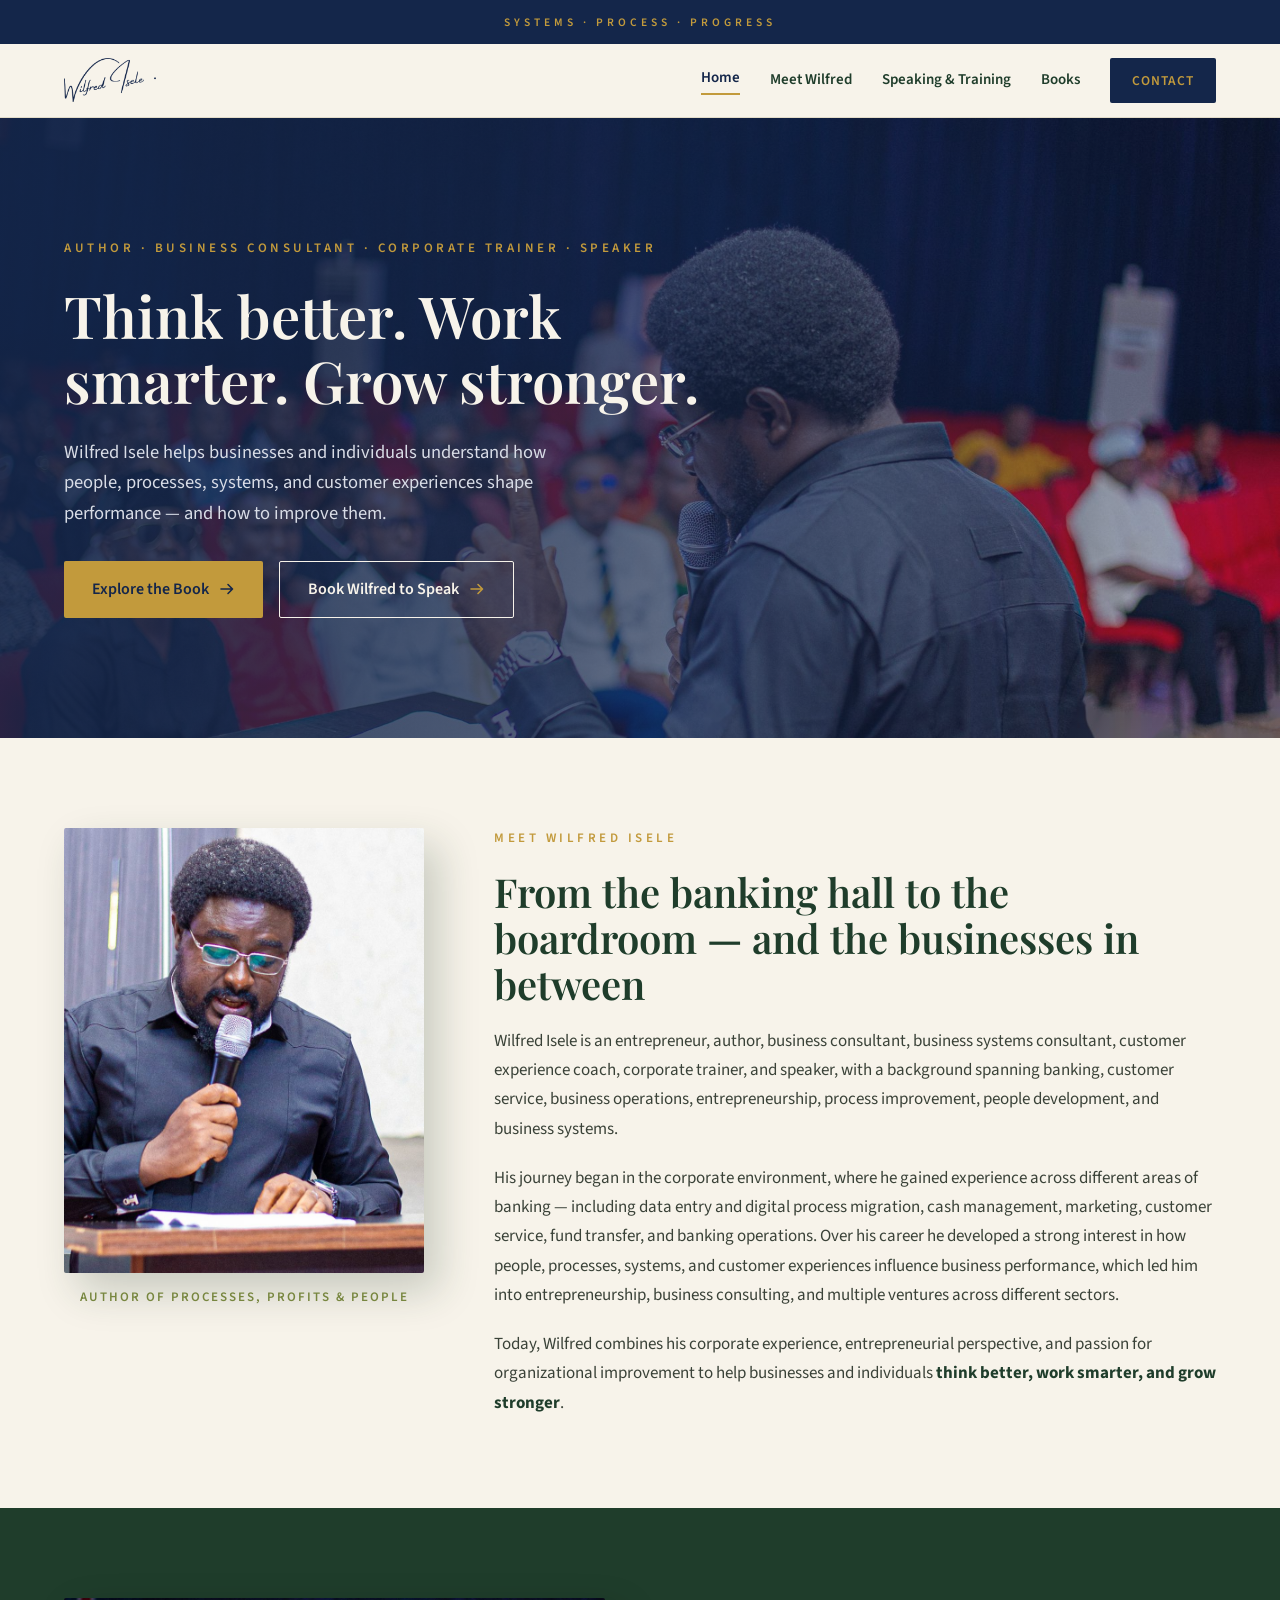
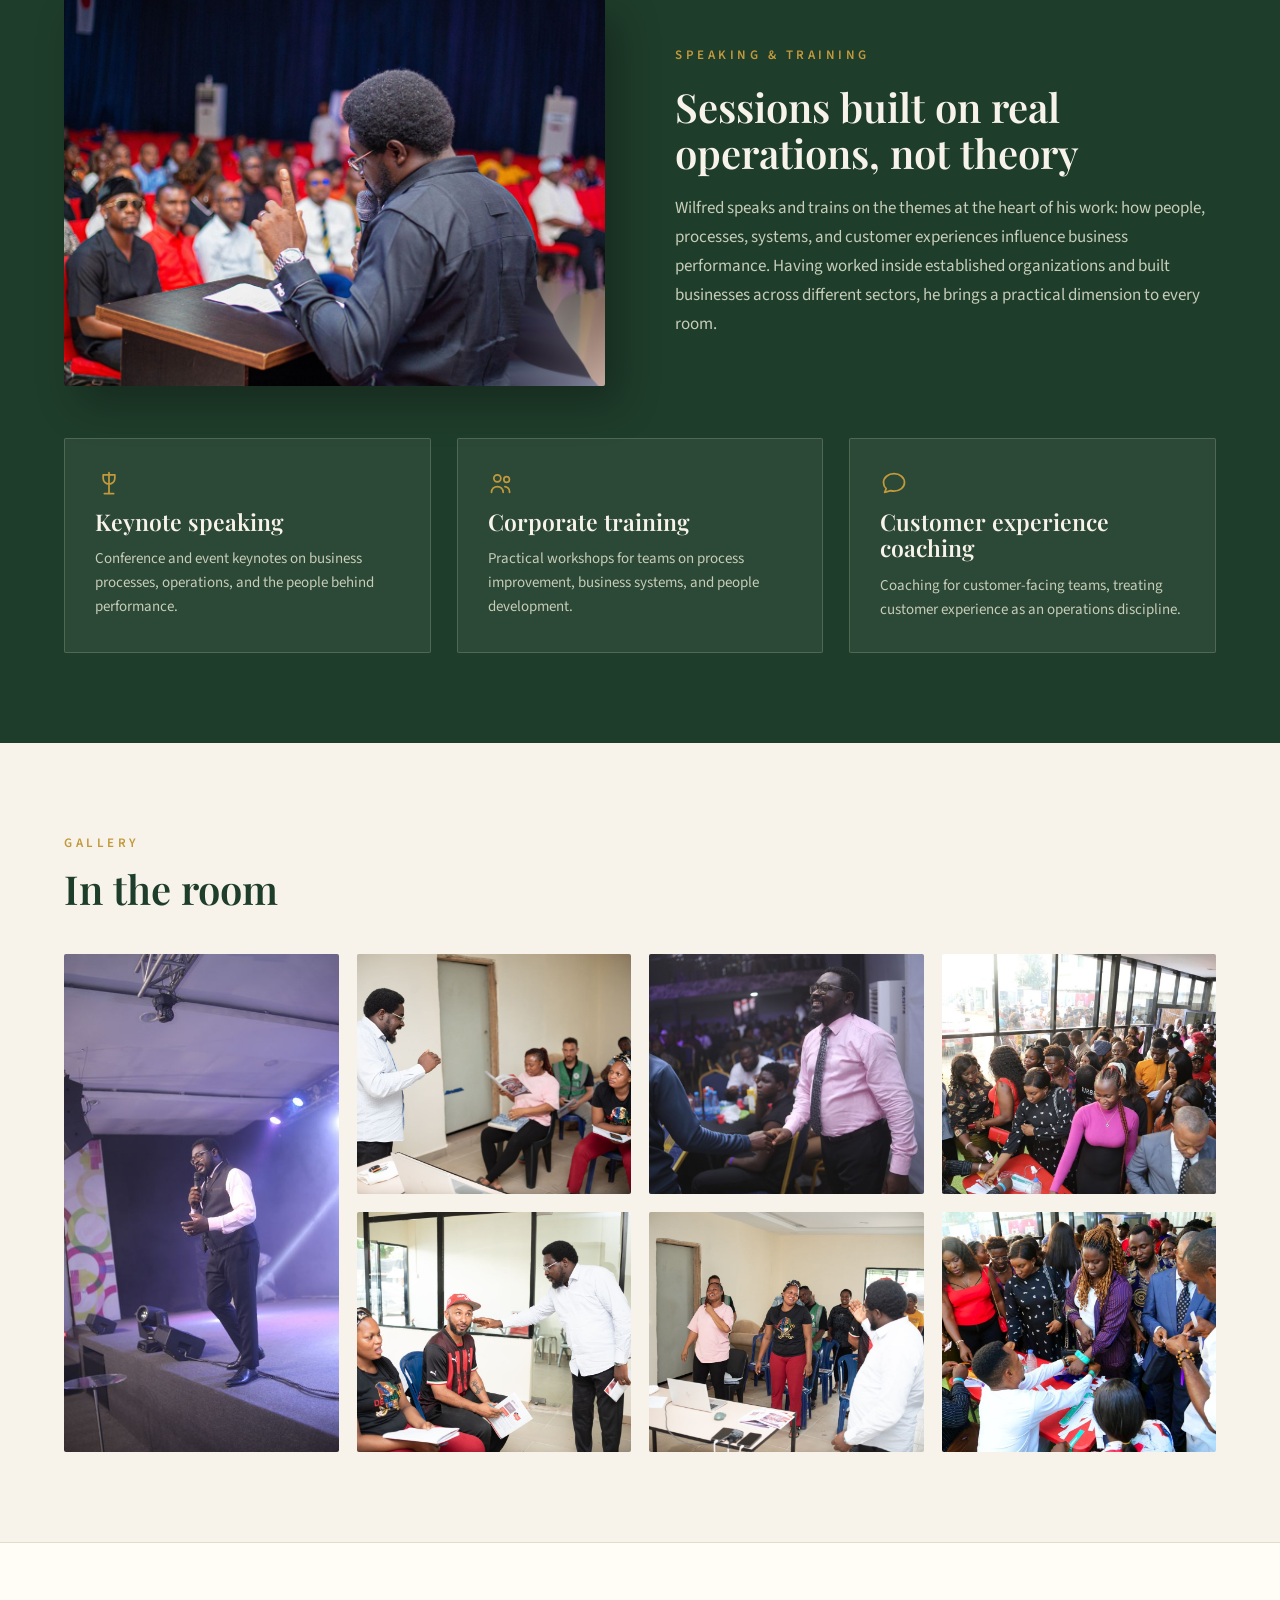
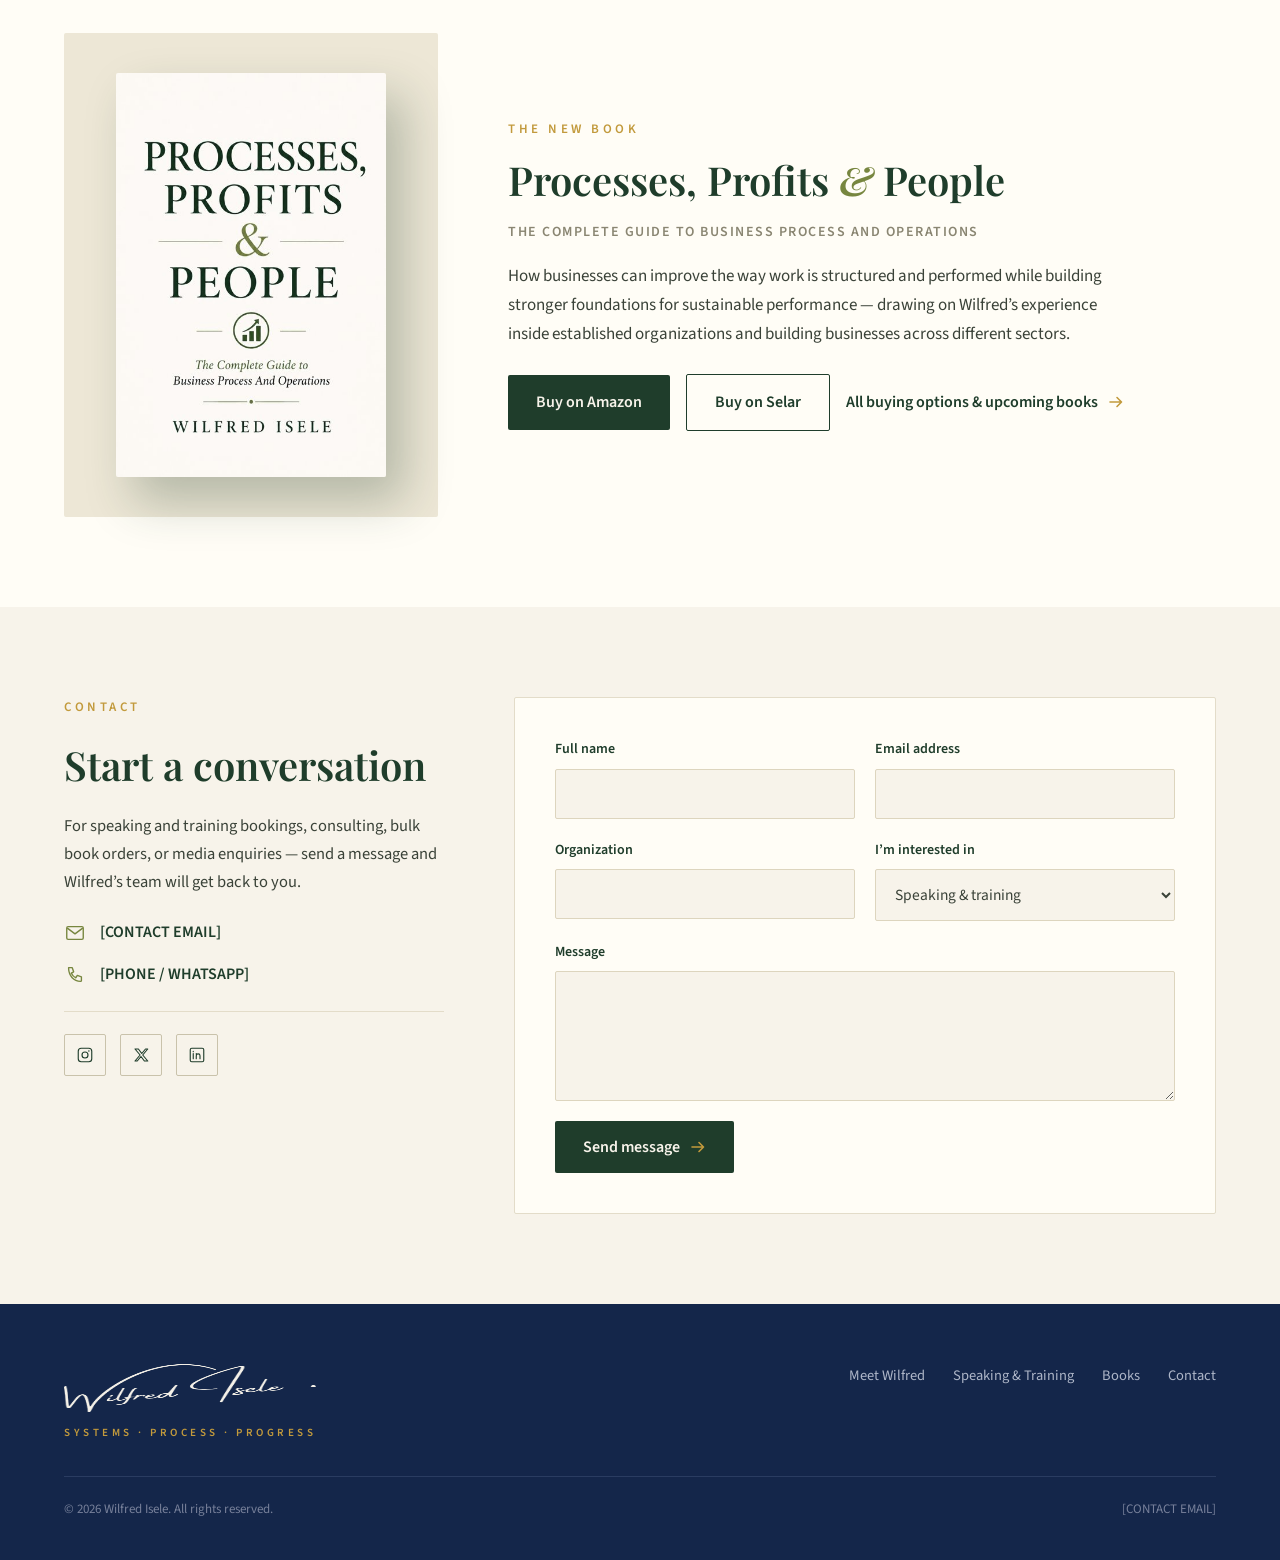
==== index.html @ 0eaaad2c "Add files via upload" ====
<!doctype html>
<html lang="en">
<head>
  <meta charset="utf-8">
  <meta name="viewport" content="width=device-width, initial-scale=1">
  <title>Wilfred Isele — Author, Business Consultant, Corporate Trainer &amp; Speaker</title>
  <meta name="description" content="Wilfred Isele helps businesses and individuals understand how people, processes, systems, and customer experiences shape performance. Author of Processes, Profits & People.">
  <link rel="preconnect" href="https://fonts.googleapis.com">
  <link rel="preconnect" href="https://fonts.gstatic.com" crossorigin>
  <link rel="stylesheet" href="https://fonts.googleapis.com/css2?family=Playfair+Display:ital,wght@0,400;0,500;0,600;0,700;1,400;1,500&family=Source+Sans+3:ital,wght@0,400;0,600;1,400&display=swap">
  <link rel="stylesheet" href="css/style.css">
</head>
<body>

  <!-- Brand strip -->
  <div class="brand-strip"><span>SYSTEMS &middot; PROCESS &middot; PROGRESS</span></div>

  <!-- Header -->
  <header class="site-header">
    <div class="container">
      <a class="logo" href="index.html" aria-label="Wilfred Isele — home">
        <img src="images/signature-navy.png" alt="Wilfred Isele">
      </a>
      <button class="nav-toggle" aria-label="Open menu" aria-expanded="false">
        <span></span><span></span><span></span>
      </button>
      <nav class="site-nav" aria-label="Main navigation">
        <a href="index.html" class="active">Home</a>
        <a href="#meet">Meet Wilfred</a>
        <a href="#speaking">Speaking &amp; Training</a>
        <a href="books.html">Books</a>
        <a href="#contact" class="nav-cta">Contact</a>
      </nav>
    </div>
  </header>

  <!-- Hero -->
  <section class="hero">
    <img class="hero__bg" src="images/hero-stage.jpg" alt="Wilfred Isele speaking to an auditorium audience">
    <div class="hero__scrim"></div>
    <div class="hero__content">
      <span class="overline">Author &middot; Business Consultant &middot; Corporate Trainer &middot; Speaker</span>
      <h1>Think better. Work smarter. Grow stronger.</h1>
      <p class="hero__lede">Wilfred Isele helps businesses and individuals understand how people, processes, systems, and customer experiences shape performance &mdash; and how to improve them.</p>
      <div class="hero__ctas">
        <a class="btn btn--gold" href="books.html">Explore the Book
          <svg width="16" height="16" viewBox="0 0 16 16" fill="none" aria-hidden="true"><path d="M2 8h11M9 3.5 13.5 8 9 12.5" stroke="currentColor" stroke-width="1.6" stroke-linecap="round" stroke-linejoin="round"/></svg>
        </a>
        <a class="btn btn--outline-light" href="#contact">Book Wilfred to Speak
          <svg width="16" height="16" viewBox="0 0 16 16" fill="none" aria-hidden="true"><path d="M2 8h11M9 3.5 13.5 8 9 12.5" stroke="#C29A3C" stroke-width="1.6" stroke-linecap="round" stroke-linejoin="round"/></svg>
        </a>
      </div>
    </div>
  </section>

  <!-- Meet Wilfred -->
  <section class="section" id="meet">
    <div class="container">
      <div class="meet">
        <div class="meet__photo">
          <img src="images/author.jpg" alt="Wilfred Isele">
          <div class="meet__caption">Author of Processes, Profits &amp; People</div>
        </div>
        <div class="meet__body">
          <span class="overline">Meet Wilfred Isele</span>
          <h2>From the banking hall to the boardroom &mdash; and the businesses in between</h2>
          <p>Wilfred Isele is an entrepreneur, author, business consultant, business systems consultant, customer experience coach, corporate trainer, and speaker, with a background spanning banking, customer service, business operations, entrepreneurship, process improvement, people development, and business systems.</p>
          <p>His journey began in the corporate environment, where he gained experience across different areas of banking &mdash; including data entry and digital process migration, cash management, marketing, customer service, fund transfer, and banking operations. Over his career he developed a strong interest in how people, processes, systems, and customer experiences influence business performance, which led him into entrepreneurship, business consulting, and multiple ventures across different sectors.</p>
          <p>Today, Wilfred combines his corporate experience, entrepreneurial perspective, and passion for organizational improvement to help businesses and individuals <strong>think better, work smarter, and grow stronger</strong>.</p>
        </div>
      </div>
    </div>
  </section>

  <!-- Speaking & Training -->
  <section class="section section--green" id="speaking">
    <div class="container">
      <div class="speak-intro">
        <img src="images/speak-stage.jpg" alt="Wilfred Isele addressing an auditorium audience">
        <div class="speak-intro__body">
          <span class="overline">Speaking &amp; Training</span>
          <h2>Sessions built on real operations, not theory</h2>
          <p>Wilfred speaks and trains on the themes at the heart of his work: how people, processes, systems, and customer experiences influence business performance. Having worked inside established organizations and built businesses across different sectors, he brings a practical dimension to every room.</p>
        </div>
      </div>
      <div class="formats">
        <div class="format-card">
          <svg width="28" height="28" viewBox="0 0 24 24" fill="none" aria-hidden="true"><path d="M12 3v10M8 21h8M12 13c-2.8 0-5-2.2-5-5V5h10v3c0 2.8-2.2 5-5 5ZM12 13v8" stroke="#C29A3C" stroke-width="1.5" stroke-linecap="round" stroke-linejoin="round"/></svg>
          <h3>Keynote speaking</h3>
          <p>Conference and event keynotes on business processes, operations, and the people behind performance.</p>
        </div>
        <div class="format-card">
          <svg width="28" height="28" viewBox="0 0 24 24" fill="none" aria-hidden="true"><circle cx="8" cy="8" r="3" stroke="#C29A3C" stroke-width="1.5"/><circle cx="16" cy="9" r="2.4" stroke="#C29A3C" stroke-width="1.5"/><path d="M3 20c0-2.8 2.2-5 5-5s5 2.2 5 5M14.5 15.2c2.3 0.3 4 2.2 4 4.8" stroke="#C29A3C" stroke-width="1.5" stroke-linecap="round"/></svg>
          <h3>Corporate training</h3>
          <p>Practical workshops for teams on process improvement, business systems, and people development.</p>
        </div>
        <div class="format-card">
          <svg width="28" height="28" viewBox="0 0 24 24" fill="none" aria-hidden="true"><path d="M21 11.5c0 4.1-4 7.5-9 7.5-1 0-2-0.14-2.9-0.4L4 20l1.3-3.1C4 15.6 3 13.6 3 11.5 3 7.4 7 4 12 4s9 3.4 9 7.5Z" stroke="#C29A3C" stroke-width="1.5" stroke-linejoin="round"/></svg>
          <h3>Customer experience coaching</h3>
          <p>Coaching for customer-facing teams, treating customer experience as an operations discipline.</p>
        </div>
      </div>
    </div>
  </section>

  <!-- Gallery -->
  <section class="section" id="gallery">
    <div class="container">
      <div class="section-head">
        <span class="overline">Gallery</span>
        <h2>In the room</h2>
      </div>
      <div class="gallery-grid">
        <a href="images/gallery-stage.jpg" class="tall"><img src="images/gallery-stage.jpg" alt="Wilfred Isele speaking on stage under event lights" loading="lazy"></a>
        <a href="images/teach1.jpg"><img src="images/teach1.jpg" alt="Wilfred facilitating a classroom workshop" loading="lazy"></a>
        <a href="images/event-handshake.jpg"><img src="images/event-handshake.jpg" alt="Wilfred greeting an attendee at an event" loading="lazy"></a>
        <a href="images/event-crowd.jpg"><img src="images/event-crowd.jpg" alt="Attendees arriving at an event" loading="lazy"></a>
        <a href="images/teach3.jpg"><img src="images/teach3.jpg" alt="Wilfred coaching participants one-on-one" loading="lazy"></a>
        <a href="images/teach2.jpg"><img src="images/teach2.jpg" alt="Participants on their feet during a training session" loading="lazy"></a>
        <a href="images/event-reg.jpg"><img src="images/event-reg.jpg" alt="Guests registering at an event" loading="lazy"></a>
      </div>
    </div>
  </section>

  <!-- Featured book -->
  <section class="section section--tint" id="book">
    <div class="container">
      <div class="book-feature">
        <div class="book-feature__cover">
          <img src="images/cover.jpg" alt="Processes, Profits and People book cover">
        </div>
        <div class="book-feature__body">
          <span class="overline">The New Book</span>
          <h2>Processes, Profits <span class="amp">&amp;</span> People</h2>
          <div class="book-subtitle">The Complete Guide to Business Process and Operations</div>
          <p>How businesses can improve the way work is structured and performed while building stronger foundations for sustainable performance &mdash; drawing on Wilfred&rsquo;s experience inside established organizations and building businesses across different sectors.</p>
          <div class="book-feature__ctas">
            <a class="btn btn--green" href="#">Buy on Amazon</a>
            <a class="btn btn--outline-green" href="#">Buy on Selar</a>
            <a class="arrow-link" href="books.html">All buying options &amp; upcoming books
              <svg width="16" height="16" viewBox="0 0 16 16" fill="none" aria-hidden="true"><path d="M2 8h11M9 3.5 13.5 8 9 12.5" stroke="#C29A3C" stroke-width="1.6" stroke-linecap="round" stroke-linejoin="round"/></svg>
            </a>
          </div>
        </div>
      </div>
    </div>
  </section>

  <!-- Contact -->
  <section class="section" id="contact">
    <div class="container">
      <div class="contact">
        <div class="contact__info">
          <span class="overline">Contact</span>
          <h2>Start a conversation</h2>
          <p>For speaking and training bookings, consulting, bulk book orders, or media enquiries &mdash; send a message and Wilfred&rsquo;s team will get back to you.</p>
          <div class="contact__rows">
            <div class="contact__row">
              <svg width="22" height="22" viewBox="0 0 24 24" fill="none" aria-hidden="true"><rect x="3" y="5" width="18" height="14" rx="1.5" stroke="#77863F" stroke-width="1.5"/><path d="m4 7 8 6 8-6" stroke="#77863F" stroke-width="1.5" stroke-linecap="round" stroke-linejoin="round"/></svg>
              <span>[CONTACT EMAIL]</span>
            </div>
            <div class="contact__row">
              <svg width="22" height="22" viewBox="0 0 24 24" fill="none" aria-hidden="true"><path d="M5 4h4l1.5 4.5L8 10c1 2.2 2.8 4 5 5l1.5-2.5L19 14v4c0 0.6-0.4 1-1 1C10.7 18.6 5.4 13.3 5 5c0-0.6 0.4-1 1-1Z" stroke="#77863F" stroke-width="1.5" stroke-linejoin="round"/></svg>
              <span>[PHONE / WHATSAPP]</span>
            </div>
          </div>
          <div class="socials">
            <a href="#" aria-label="Instagram"><svg width="18" height="18" viewBox="0 0 24 24" fill="none" aria-hidden="true"><rect x="3" y="3" width="18" height="18" rx="4" stroke="#1F3D2B" stroke-width="1.5"/><circle cx="12" cy="12" r="4" stroke="#1F3D2B" stroke-width="1.5"/><circle cx="17.2" cy="6.8" r="1" fill="#1F3D2B"/></svg></a>
            <a href="#" aria-label="X (Twitter)"><svg width="18" height="18" viewBox="0 0 24 24" fill="none" aria-hidden="true"><path d="M4 4h4.5L13 10l5-6H21l-6.7 8L21 20h-4.5L12 14l-5 6H4l6.8-8L4 4Z" stroke="#1F3D2B" stroke-width="1.5" stroke-linejoin="round"/></svg></a>
            <a href="#" aria-label="LinkedIn"><svg width="18" height="18" viewBox="0 0 24 24" fill="none" aria-hidden="true"><rect x="3" y="3" width="18" height="18" rx="2" stroke="#1F3D2B" stroke-width="1.5"/><path d="M7 10v7M7 7v0.5M11 17v-4c0-1.4 1.1-2.5 2.5-2.5S16 11.6 16 13v4M11 10v1" stroke="#1F3D2B" stroke-width="1.5" stroke-linecap="round"/></svg></a>
          </div>
        </div>
        <form class="contact-form" action="#" method="post">
          <div class="form-row">
            <div class="field">
              <label for="name">Full name</label>
              <input type="text" id="name" name="name" required>
            </div>
            <div class="field">
              <label for="email">Email address</label>
              <input type="email" id="email" name="email" required>
            </div>
          </div>
          <div class="form-row">
            <div class="field">
              <label for="org">Organization</label>
              <input type="text" id="org" name="organization">
            </div>
            <div class="field">
              <label for="interest">I&rsquo;m interested in</label>
              <select id="interest" name="interest">
                <option>Speaking &amp; training</option>
                <option>Consulting</option>
                <option>Bulk book orders</option>
                <option>Media enquiry</option>
                <option>Other</option>
              </select>
            </div>
          </div>
          <div class="field">
            <label for="message">Message</label>
            <textarea id="message" name="message" required></textarea>
          </div>
          <button class="btn btn--green" type="submit">Send message
            <svg width="16" height="16" viewBox="0 0 16 16" fill="none" aria-hidden="true"><path d="M2 8h11M9 3.5 13.5 8 9 12.5" stroke="#C29A3C" stroke-width="1.6" stroke-linecap="round" stroke-linejoin="round"/></svg>
          </button>
        </form>
      </div>
    </div>
  </section>

  <!-- Footer -->
  <footer class="site-footer">
    <div class="container">
      <div class="site-footer__top">
        <div class="site-footer__brand">
          <img src="images/signature-cream.png" alt="Wilfred Isele">
          <span>SYSTEMS &middot; PROCESS &middot; PROGRESS</span>
        </div>
        <nav class="site-footer__nav" aria-label="Footer navigation">
          <a href="#meet">Meet Wilfred</a>
          <a href="#speaking">Speaking &amp; Training</a>
          <a href="books.html">Books</a>
          <a href="#contact">Contact</a>
        </nav>
      </div>
      <div class="site-footer__bottom">
        <span>&copy; 2026 Wilfred Isele. All rights reserved.</span>
        <span>[CONTACT EMAIL]</span>
      </div>
    </div>
  </footer>

  <!-- Lightbox -->
  <div class="lightbox" id="lightbox" role="dialog" aria-modal="true" aria-label="Photo viewer">
    <button class="lightbox__close" aria-label="Close">&times;</button>
    <img src="" alt="">
  </div>

  <script src="js/main.js"></script>
</body>
</html>
---- css/style.css ----
/* ============================================
   Wilfred Isele — Site Styles
   Palette: cream/deep-green (book) + navy/gold (brand)
   ============================================ */

:root {
  --cream: #F7F3EA;
  --cream-2: #FFFDF6;
  --cream-3: #EDE7D6;
  --green: #1F3D2B;
  --olive: #77863F;
  --navy: #14264A;
  --navy-2: #2A3C61;
  --gold: #C29A3C;
  --ink: #3A4238;
  --muted: #8A8672;
  --line: #E3DCC9;
  --line-2: #DDD5BE;
  --nav-mist: #AEB6C8;
  --nav-faint: #77809A;
  --sage: #C6CDB9;
  --serif: 'Playfair Display', Georgia, serif;
  --sans: 'Source Sans 3', Georgia, sans-serif;
}

* { box-sizing: border-box; margin: 0; padding: 0; }

html { scroll-behavior: smooth; }

body {
  font-family: var(--sans);
  color: var(--ink);
  background: var(--cream);
  line-height: 1.6;
}

img { max-width: 100%; display: block; }

a { color: var(--green); text-decoration: none; transition: color 0.2s ease; }
a:hover { color: var(--gold); }

.container {
  max-width: 1200px;
  margin: 0 auto;
  padding: 0 24px;
}

/* ---------- shared bits ---------- */

.overline {
  color: var(--gold);
  font-size: 13px;
  letter-spacing: 3.5px;
  font-weight: 600;
  text-transform: uppercase;
}

.overline--olive { color: var(--olive); }

h1, h2, h3 { font-family: var(--serif); color: var(--green); font-weight: 600; line-height: 1.15; }

h2 { font-size: clamp(28px, 4vw, 40px); }
h3 { font-size: clamp(20px, 2.5vw, 23px); }

.btn {
  display: inline-flex;
  align-items: center;
  gap: 10px;
  font-size: 16px;
  font-weight: 600;
  padding: 15px 28px;
  border-radius: 2px;
  transition: transform 0.15s ease, opacity 0.2s ease;
}
.btn:hover { transform: translateY(-2px); opacity: 0.92; }
.btn svg { flex-shrink: 0; }

.btn--gold { background: var(--gold); color: var(--navy); }
.btn--gold:hover { color: var(--navy); }
.btn--green { background: var(--green); color: var(--cream); }
.btn--green:hover { color: var(--cream); }
.btn--outline-light { border: 1.5px solid var(--cream); color: var(--cream); }
.btn--outline-light:hover { color: var(--cream); }
.btn--outline-green { border: 1.5px solid var(--green); color: var(--green); }

.arrow-link {
  display: inline-flex;
  align-items: center;
  gap: 10px;
  font-size: 16px;
  font-weight: 600;
}

/* ---------- brand strip ---------- */

.brand-strip {
  background: var(--navy);
  text-align: center;
  padding: 9px 16px;
}
.brand-strip span {
  color: var(--gold);
  font-size: 11.5px;
  letter-spacing: 4px;
  font-weight: 600;
}

/* ---------- header ---------- */

.site-header {
  background: var(--cream);
  border-bottom: 1px solid var(--line);
  position: sticky;
  top: 0;
  z-index: 50;
}

.site-header .container {
  display: flex;
  justify-content: space-between;
  align-items: center;
  padding-top: 14px;
  padding-bottom: 14px;
}

.logo img { height: 44px; width: auto; }

.site-nav {
  display: flex;
  align-items: center;
  gap: 30px;
}

.site-nav a {
  font-size: 15px;
  font-weight: 600;
  color: var(--green);
}

.site-nav a.active {
  color: var(--navy);
  border-bottom: 2px solid var(--gold);
  padding-bottom: 3px;
}

.site-nav .nav-cta {
  background: var(--navy);
  color: var(--gold);
  font-size: 13.5px;
  letter-spacing: 1px;
  padding: 12px 22px;
  border-radius: 2px;
  text-transform: uppercase;
  border-bottom: none;
}
.site-nav .nav-cta:hover { color: var(--gold); opacity: 0.9; }

.nav-toggle {
  display: none;
  background: none;
  border: none;
  cursor: pointer;
  padding: 8px;
}
.nav-toggle span {
  display: block;
  width: 26px;
  height: 2.5px;
  background: var(--navy);
  margin: 5px 0;
  border-radius: 2px;
  transition: transform 0.25s ease, opacity 0.25s ease;
}

/* ---------- hero ---------- */

.hero {
  position: relative;
  min-height: 620px;
  display: flex;
  align-items: center;
  overflow: hidden;
}

.hero__bg {
  position: absolute;
  inset: 0;
  width: 100%;
  height: 100%;
  object-fit: cover;
  object-position: center 20%;
}

.hero__scrim {
  position: absolute;
  inset: 0;
  background: linear-gradient(100deg, rgba(20, 38, 74, 0.93) 0%, rgba(20, 38, 74, 0.74) 45%, rgba(20, 38, 74, 0.25) 100%);
}

.hero__content {
  position: relative;
  max-width: 700px;
  padding: 90px 24px;
  margin-left: max(24px, calc((100vw - 1200px) / 2));
  display: flex;
  flex-direction: column;
  gap: 24px;
}

.hero h1 {
  color: var(--cream);
  font-size: clamp(36px, 5.5vw, 58px);
  line-height: 1.12;
}

.hero__lede {
  font-size: clamp(16px, 2vw, 18.5px);
  line-height: 1.65;
  color: #D8DCE6;
  max-width: 540px;
}

.hero__ctas {
  display: flex;
  flex-wrap: wrap;
  gap: 16px;
  margin-top: 8px;
}

/* ---------- sections ---------- */

.section { padding: 90px 0; }
.section--tint { background: var(--cream-2); border-top: 1px solid var(--line); }
.section--green { background: var(--green); }
.section--navy { background: var(--navy); }

.section-head {
  display: flex;
  flex-direction: column;
  gap: 12px;
  margin-bottom: 42px;
}

/* ---------- meet ---------- */

.meet {
  display: grid;
  grid-template-columns: 360px 1fr;
  gap: 70px;
  align-items: start;
}

.meet__photo img {
  width: 100%;
  border-radius: 2px;
  box-shadow: 14px 18px 40px rgba(31, 61, 43, 0.22);
}

.meet__caption {
  margin-top: 14px;
  font-size: 13px;
  color: var(--olive);
  letter-spacing: 2px;
  font-weight: 600;
  text-align: center;
  text-transform: uppercase;
}

.meet__body { display: flex; flex-direction: column; gap: 20px; }
.meet__body p { font-size: 17px; line-height: 1.72; }
.meet__body strong { color: var(--green); }

/* ---------- speaking ---------- */

.section--green .overline { color: var(--gold); }
.section--green h2 { color: var(--cream); }

.speak-intro {
  display: grid;
  grid-template-columns: 1fr 1fr;
  gap: 70px;
  align-items: center;
  margin-bottom: 52px;
}

.speak-intro img {
  width: 100%;
  aspect-ratio: 46 / 33;
  object-fit: cover;
  object-position: 30% center;
  border-radius: 2px;
  box-shadow: 14px 18px 40px rgba(0, 0, 0, 0.3);
}

.speak-intro__body { display: flex; flex-direction: column; gap: 18px; }
.speak-intro__body p { color: var(--sage); font-size: 17px; line-height: 1.7; }

.formats {
  display: grid;
  grid-template-columns: repeat(3, minmax(0, 1fr));
  gap: 26px;
}

.format-card {
  background: rgba(247, 243, 234, 0.06);
  border: 1px solid rgba(247, 243, 234, 0.18);
  border-radius: 2px;
  padding: 30px;
  display: flex;
  flex-direction: column;
  gap: 12px;
}

.format-card h3 { color: var(--cream); }
.format-card p { font-size: 15px; line-height: 1.6; color: var(--sage); }

/* ---------- gallery ---------- */

.gallery-grid {
  display: grid;
  grid-template-columns: repeat(4, minmax(0, 1fr));
  grid-auto-rows: 240px;
  gap: 18px;
}

.gallery-grid a {
  display: block;
  overflow: hidden;
  border-radius: 2px;
}

.gallery-grid a.tall { grid-row: span 2; }

.gallery-grid img {
  width: 100%;
  height: 100%;
  object-fit: cover;
  transition: transform 0.35s ease;
}

.gallery-grid a:hover img { transform: scale(1.04); }

/* lightbox */
.lightbox {
  position: fixed;
  inset: 0;
  background: rgba(10, 18, 36, 0.92);
  display: none;
  align-items: center;
  justify-content: center;
  z-index: 100;
  padding: 4vh 4vw;
}
.lightbox.open { display: flex; }
.lightbox img {
  max-width: 100%;
  max-height: 100%;
  border-radius: 2px;
  box-shadow: 0 20px 60px rgba(0, 0, 0, 0.5);
}
.lightbox__close {
  position: absolute;
  top: 20px;
  right: 26px;
  background: none;
  border: none;
  color: var(--cream);
  font-size: 34px;
  line-height: 1;
  cursor: pointer;
}

/* ---------- featured book ---------- */

.book-feature {
  display: grid;
  grid-template-columns: auto 1fr;
  gap: 70px;
  align-items: center;
}

.book-feature__cover {
  background: var(--cream-3);
  padding: 40px 52px;
  border-radius: 2px;
}

.book-feature__cover img {
  width: 270px;
  box-shadow: 18px 24px 48px rgba(31, 61, 43, 0.28);
  border-radius: 2px;
}

.book-feature__body { display: flex; flex-direction: column; gap: 18px; }

.book-feature h2 .amp { color: var(--olive); font-style: italic; }

.book-subtitle {
  font-size: 14px;
  color: var(--muted);
  letter-spacing: 1.5px;
  font-weight: 600;
  text-transform: uppercase;
}

.book-feature__body > p { font-size: 17px; line-height: 1.72; max-width: 620px; }

.book-feature__ctas {
  display: flex;
  flex-wrap: wrap;
  align-items: center;
  gap: 16px;
  margin-top: 6px;
}

/* ---------- contact ---------- */

.contact {
  display: grid;
  grid-template-columns: 380px 1fr;
  gap: 70px;
  align-items: start;
}

.contact__info { display: flex; flex-direction: column; gap: 24px; }
.contact__info > p { font-size: 16.5px; line-height: 1.7; }

.contact__rows { display: flex; flex-direction: column; gap: 16px; }

.contact__row {
  display: flex;
  align-items: center;
  gap: 14px;
  font-size: 16px;
  font-weight: 600;
  color: var(--green);
}
.contact__row svg { flex-shrink: 0; }

.socials {
  display: flex;
  gap: 14px;
  border-top: 1px solid var(--line);
  padding-top: 22px;
}

.socials a {
  width: 42px;
  height: 42px;
  border: 1px solid #C9C2AB;
  border-radius: 2px;
  display: flex;
  align-items: center;
  justify-content: center;
  transition: border-color 0.2s ease;
}
.socials a:hover { border-color: var(--gold); }

.contact-form {
  background: var(--cream-2);
  border: 1px solid var(--line);
  border-radius: 2px;
  padding: 40px;
  display: flex;
  flex-direction: column;
  gap: 20px;
}

.form-row {
  display: grid;
  grid-template-columns: repeat(2, minmax(0, 1fr));
  gap: 20px;
}

.field { display: flex; flex-direction: column; gap: 8px; }

.field label { font-size: 14px; font-weight: 600; color: var(--green); }

.field input,
.field select,
.field textarea {
  font-family: var(--sans);
  font-size: 15.5px;
  color: var(--ink);
  background: var(--cream);
  border: 1px solid var(--line-2);
  border-radius: 2px;
  padding: 13px 15px;
  width: 100%;
}

.field textarea { min-height: 130px; resize: vertical; }

.field input:focus,
.field select:focus,
.field textarea:focus {
  outline: 2px solid var(--gold);
  outline-offset: 1px;
}

.contact-form .btn { align-self: flex-start; border: none; cursor: pointer; font-family: var(--sans); }

/* ---------- footer ---------- */

.site-footer { background: var(--navy); padding: 60px 0 40px; }

.site-footer__top {
  display: flex;
  justify-content: space-between;
  align-items: flex-start;
  gap: 30px;
  flex-wrap: wrap;
}

.site-footer__brand { display: flex; flex-direction: column; gap: 12px; }
.site-footer__brand img { height: 48px; width: auto; }
.site-footer__brand span {
  color: var(--gold);
  font-size: 11px;
  letter-spacing: 3.5px;
  font-weight: 600;
}

.site-footer__nav { display: flex; flex-wrap: wrap; gap: 28px; }
.site-footer__nav a { color: var(--nav-mist); font-size: 14.5px; }
.site-footer__nav a:hover { color: var(--gold); }

.site-footer__bottom {
  border-top: 1px solid var(--navy-2);
  margin-top: 34px;
  padding-top: 22px;
  display: flex;
  justify-content: space-between;
  gap: 12px;
  flex-wrap: wrap;
}
.site-footer__bottom span { color: var(--nav-faint); font-size: 13px; }

/* ---------- books page ---------- */

.page-banner { background: var(--green); padding: 64px 0; }
.page-banner .overline { color: var(--gold); }
.page-banner h1 {
  color: var(--cream);
  font-size: clamp(32px, 4.5vw, 50px);
  margin-top: 12px;
}

.book-detail {
  display: grid;
  grid-template-columns: auto 1fr;
  gap: 70px;
  align-items: start;
}

.book-detail__cover {
  background: var(--cream-3);
  padding: 42px 56px;
  border-radius: 2px;
}
.book-detail__cover img {
  width: 290px;
  box-shadow: 18px 24px 48px rgba(31, 61, 43, 0.28);
  border-radius: 2px;
}

.book-detail__body { display: flex; flex-direction: column; gap: 18px; }
.book-detail__body h2 { font-size: clamp(30px, 4vw, 44px); }
.book-detail__body > p { font-size: 17px; line-height: 1.72; max-width: 640px; }

.buy-grid {
  display: grid;
  grid-template-columns: repeat(3, minmax(0, 1fr));
  gap: 18px;
  margin-top: 10px;
  max-width: 720px;
}

.buy-card {
  background: var(--cream-2);
  border: 1px solid var(--line);
  border-radius: 2px;
  padding: 22px;
  display: flex;
  flex-direction: column;
  gap: 10px;
}

.buy-card h3 { font-size: 17px; }
.buy-card p { font-size: 13.5px; color: var(--muted); line-height: 1.5; }
.buy-card .arrow-link { font-size: 14.5px; margin-top: auto; }

.buy-card--navy { background: var(--navy); border: none; }
.buy-card--navy h3 { color: var(--cream); }
.buy-card--navy p { color: var(--nav-mist); }
.buy-card--navy .arrow-link { color: var(--gold); }

.upcoming-grid {
  display: grid;
  grid-template-columns: repeat(2, minmax(0, 1fr));
  gap: 30px;
}

.upcoming-card {
  background: var(--cream);
  border: 1px solid var(--line);
  border-radius: 2px;
  padding: 32px;
  display: flex;
  gap: 26px;
  align-items: center;
}

.upcoming-card__cover {
  width: 140px;
  height: 210px;
  flex-shrink: 0;
  background: var(--green);
  border-radius: 2px;
  display: flex;
  flex-direction: column;
  justify-content: center;
  align-items: center;
  gap: 8px;
  text-align: center;
  padding: 0 12px;
}
.upcoming-card__cover .t { color: var(--gold); font-size: 11px; letter-spacing: 2px; font-weight: 600; }
.upcoming-card__cover .rule { width: 32px; height: 2px; background: var(--olive); }
.upcoming-card__cover .a { color: var(--cream); font-size: 10px; letter-spacing: 1.5px; }

.upcoming-card__body { display: flex; flex-direction: column; gap: 10px; }
.upcoming-card__body h3 { font-size: 22px; }
.upcoming-card__body p { font-size: 15px; line-height: 1.6; }
.upcoming-card__body .date { color: var(--muted); font-size: 13.5px; }
.upcoming-card__body .btn { padding: 12px 22px; font-size: 14.5px; align-self: flex-start; margin-top: 4px; }

.upcoming-card--empty {
  border: 1.5px dashed #C9C2AB;
  background: var(--cream);
  justify-content: center;
}
.upcoming-card--empty p {
  color: var(--muted);
  font-style: italic;
  text-align: center;
  line-height: 1.6;
}

.cta-band { background: var(--navy); padding: 56px 0; }
.cta-band .container {
  display: flex;
  justify-content: space-between;
  align-items: center;
  gap: 24px;
  flex-wrap: wrap;
}
.cta-band h2 { color: var(--cream); font-size: clamp(24px, 3.5vw, 32px); }

/* ---------- responsive ---------- */

@media (max-width: 980px) {
  .section { padding: 70px 0; }

  .meet { grid-template-columns: 1fr; gap: 44px; }
  .meet__photo { max-width: 380px; margin: 0 auto; }

  .speak-intro { grid-template-columns: 1fr; gap: 36px; }

  .formats { grid-template-columns: 1fr; }

  .gallery-grid {
    grid-template-columns: repeat(2, minmax(0, 1fr));
    grid-auto-rows: 200px;
  }

  .book-feature { grid-template-columns: 1fr; gap: 44px; }
  .book-feature__cover { justify-self: center; }

  .contact { grid-template-columns: 1fr; gap: 44px; }

  .book-detail { grid-template-columns: 1fr; gap: 44px; }
  .book-detail__cover { justify-self: center; }

  .buy-grid { grid-template-columns: 1fr; max-width: 460px; }

  .upcoming-grid { grid-template-columns: 1fr; }
}

@media (max-width: 800px) {
  .nav-toggle { display: block; }

  .site-nav {
    position: absolute;
    top: 100%;
    left: 0;
    right: 0;
    background: var(--cream);
    border-bottom: 1px solid var(--line);
    flex-direction: column;
    align-items: flex-start;
    gap: 0;
    padding: 8px 24px 20px;
    display: none;
    box-shadow: 0 14px 30px rgba(31, 61, 43, 0.12);
  }

  .site-nav.open { display: flex; }

  .site-nav a { padding: 13px 0; width: 100%; }
  .site-nav a.active { border-bottom: none; color: var(--gold); }
  .site-nav .nav-cta {
    margin-top: 10px;
    text-align: center;
    width: 100%;
  }

  .hero { min-height: 540px; }
  .hero__content { margin-left: 0; padding: 70px 24px; }
  .hero__ctas .btn { width: 100%; justify-content: center; }

  .form-row { grid-template-columns: 1fr; }

  .contact-form { padding: 28px 22px; }

  .upcoming-card { flex-direction: column; align-items: flex-start; }

  .site-footer__top { flex-direction: column; }
}

@media (max-width: 520px) {
  .gallery-grid {
    grid-template-columns: 1fr;
    grid-auto-rows: 240px;
  }
  .gallery-grid a.tall { grid-row: span 1; }

  .book-feature__cover { padding: 26px 30px; }
  .book-feature__cover img { width: 210px; }

  .book-detail__cover { padding: 26px 30px; }
  .book-detail__cover img { width: 220px; }
}
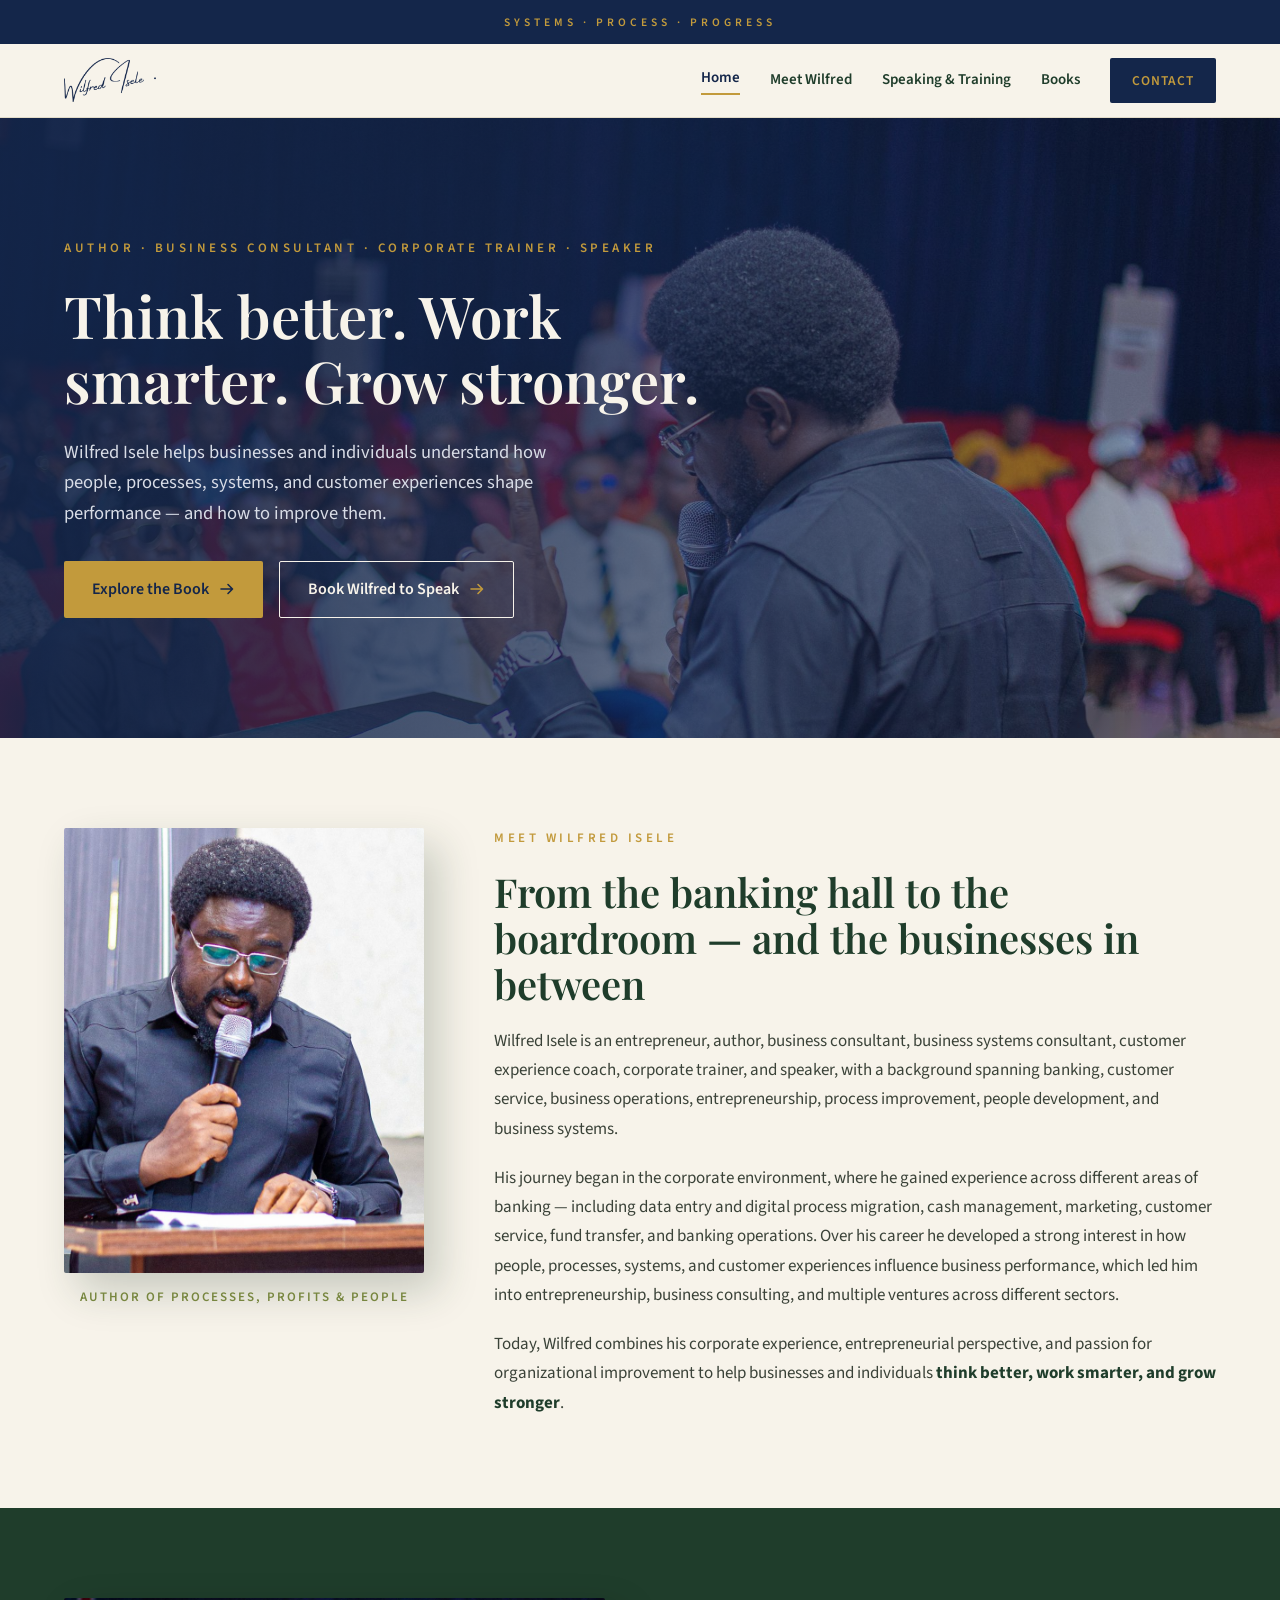
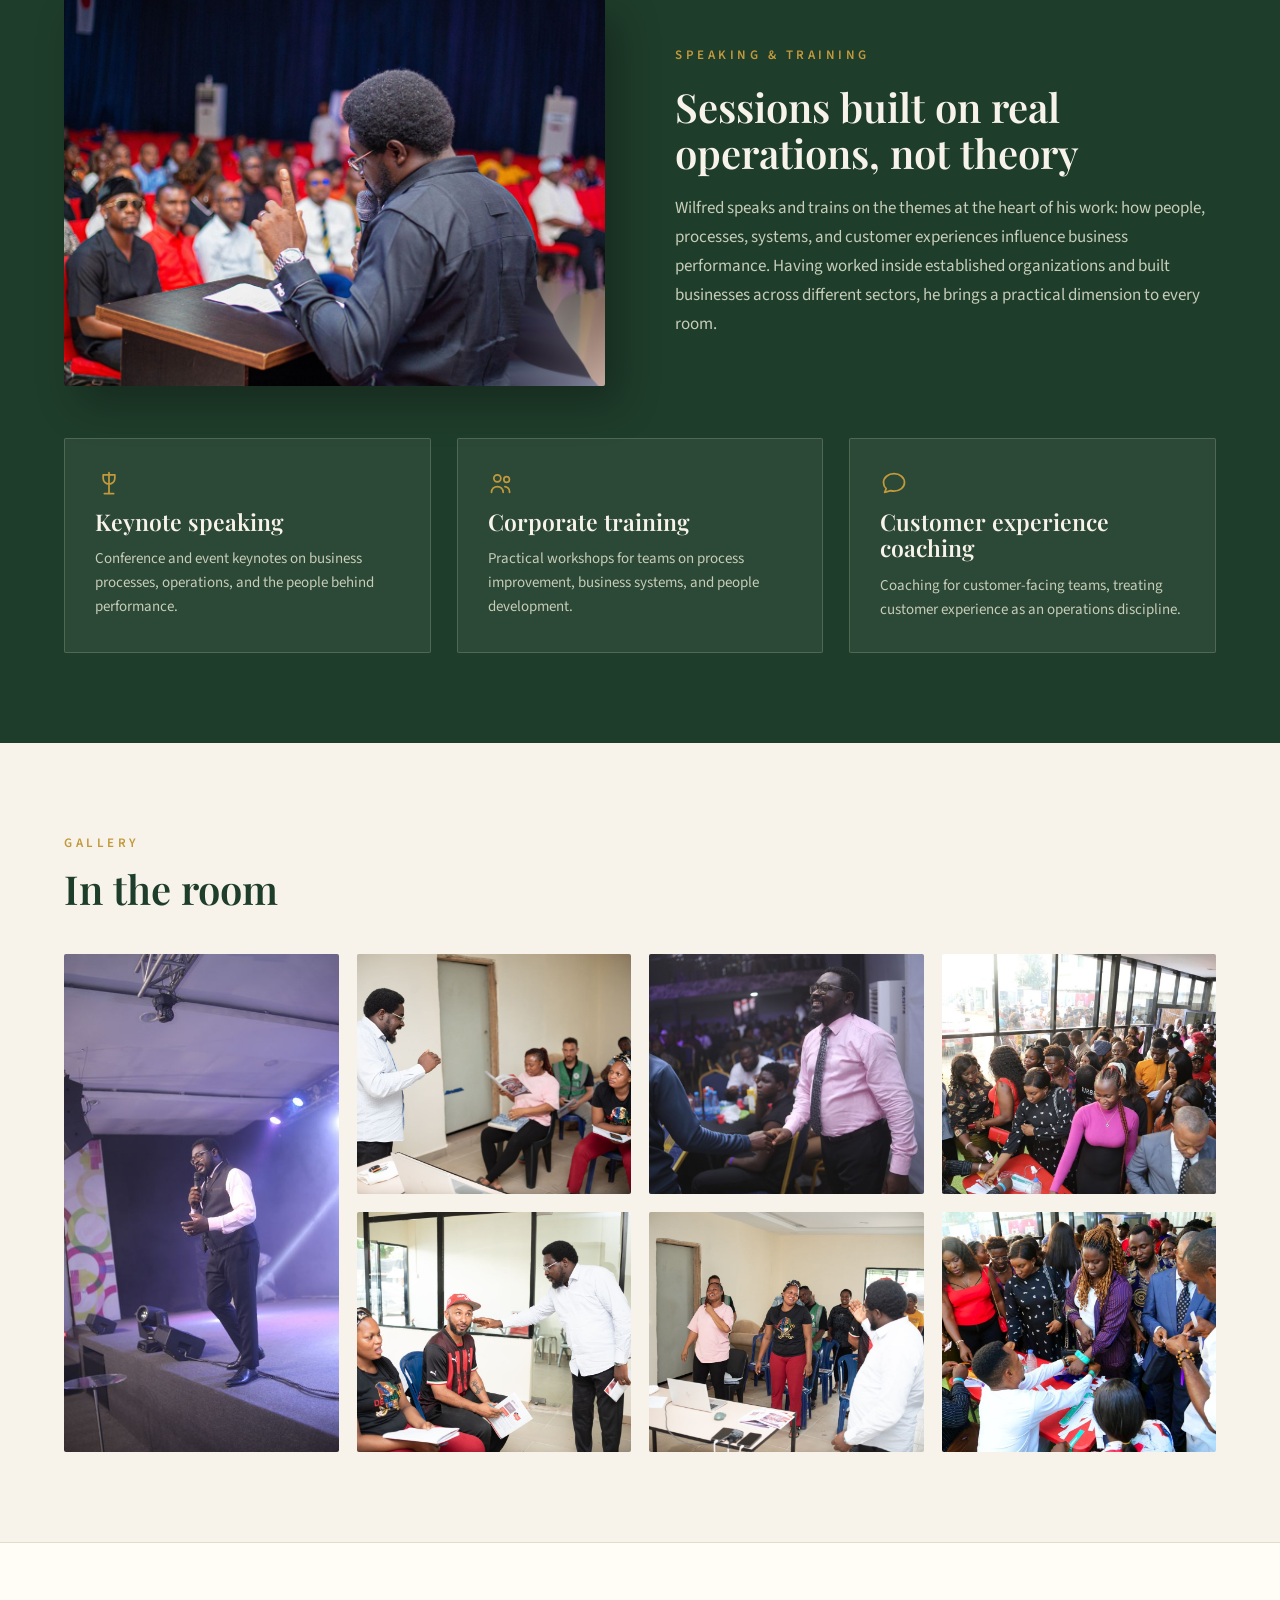
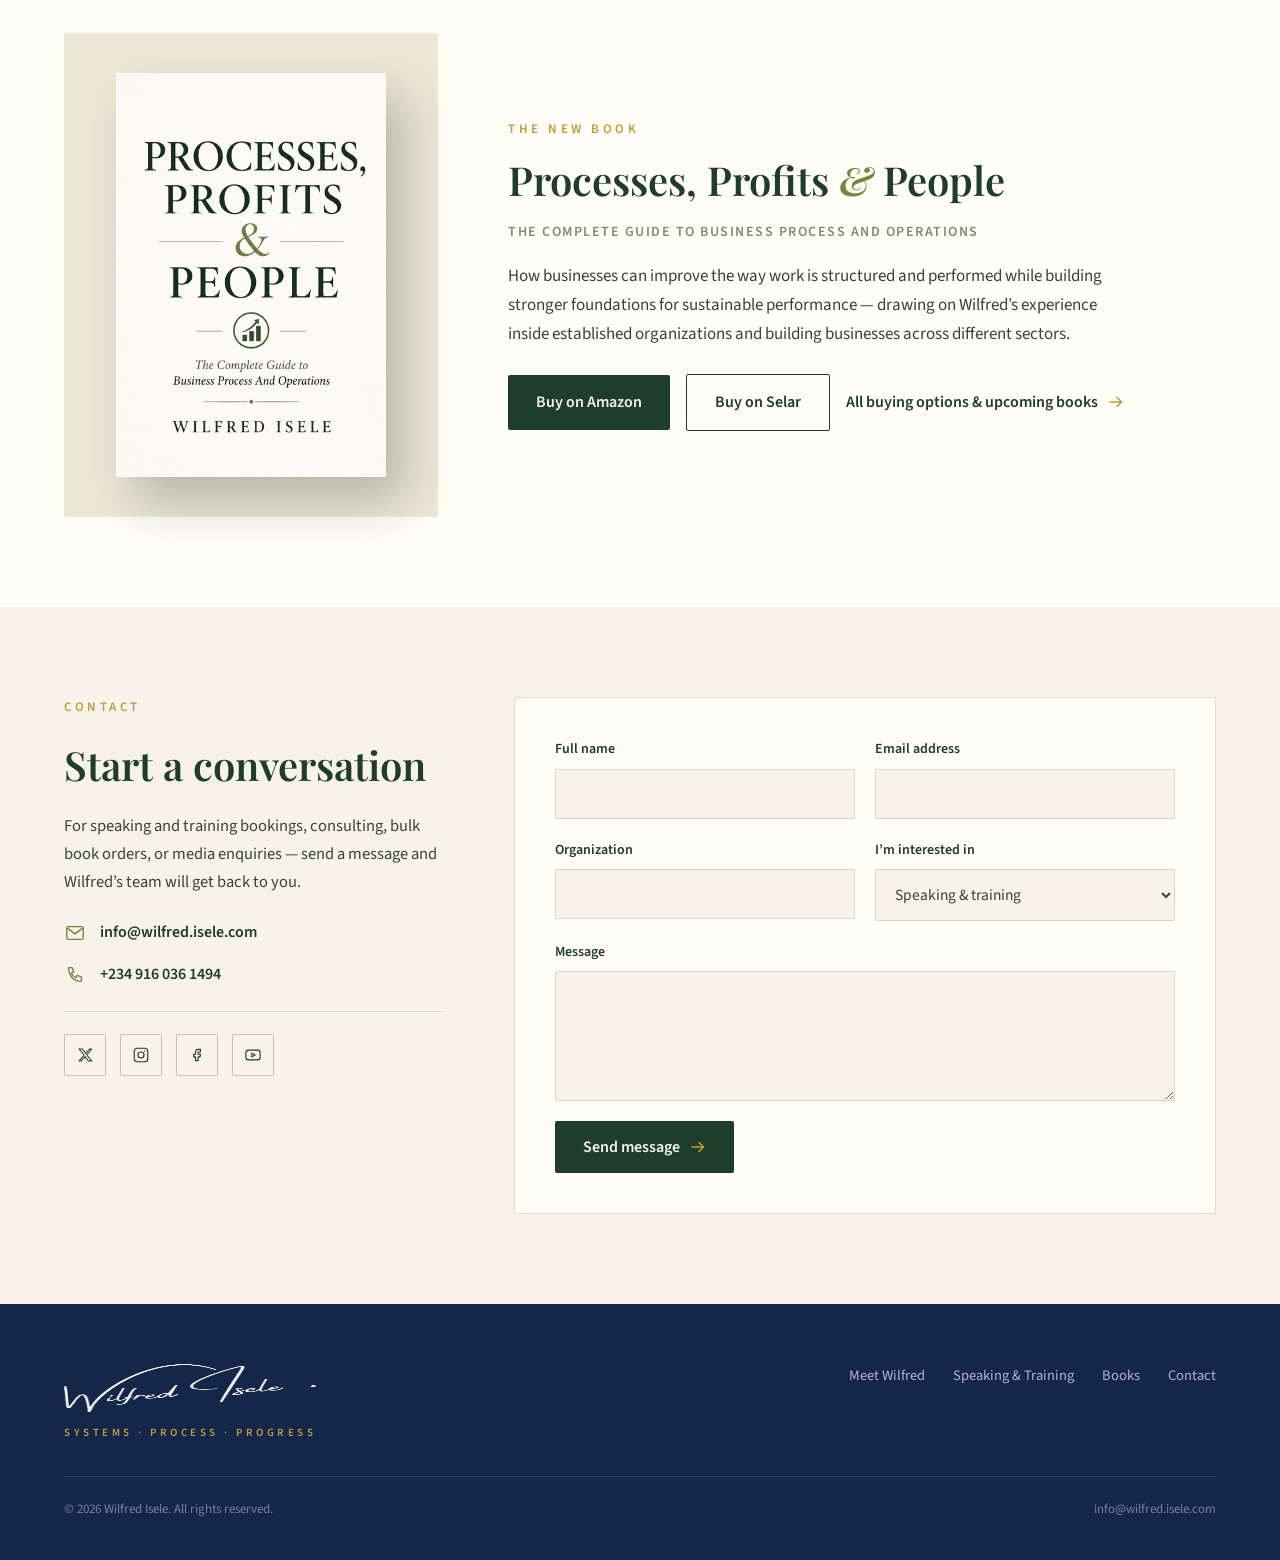
==== commit 15eaabb0: "Add files via upload" ====
--- a/index.html
+++ b/index.html
@@ -155,19 +155,20 @@
           <h2>Start a conversation</h2>
           <p>For speaking and training bookings, consulting, bulk book orders, or media enquiries &mdash; send a message and Wilfred&rsquo;s team will get back to you.</p>
           <div class="contact__rows">
-            <div class="contact__row">
+            <a class="contact__row" href="mailto:info@wilfred.isele.com">
               <svg width="22" height="22" viewBox="0 0 24 24" fill="none" aria-hidden="true"><rect x="3" y="5" width="18" height="14" rx="1.5" stroke="#77863F" stroke-width="1.5"/><path d="m4 7 8 6 8-6" stroke="#77863F" stroke-width="1.5" stroke-linecap="round" stroke-linejoin="round"/></svg>
-              <span>[CONTACT EMAIL]</span>
-            </div>
-            <div class="contact__row">
+              <span>info@wilfred.isele.com</span>
+            </a>
+            <a class="contact__row" href="tel:+2349160361494">
               <svg width="22" height="22" viewBox="0 0 24 24" fill="none" aria-hidden="true"><path d="M5 4h4l1.5 4.5L8 10c1 2.2 2.8 4 5 5l1.5-2.5L19 14v4c0 0.6-0.4 1-1 1C10.7 18.6 5.4 13.3 5 5c0-0.6 0.4-1 1-1Z" stroke="#77863F" stroke-width="1.5" stroke-linejoin="round"/></svg>
-              <span>[PHONE / WHATSAPP]</span>
-            </div>
+              <span>+234 916 036 1494</span>
+            </a>
           </div>
           <div class="socials">
-            <a href="#" aria-label="Instagram"><svg width="18" height="18" viewBox="0 0 24 24" fill="none" aria-hidden="true"><rect x="3" y="3" width="18" height="18" rx="4" stroke="#1F3D2B" stroke-width="1.5"/><circle cx="12" cy="12" r="4" stroke="#1F3D2B" stroke-width="1.5"/><circle cx="17.2" cy="6.8" r="1" fill="#1F3D2B"/></svg></a>
-            <a href="#" aria-label="X (Twitter)"><svg width="18" height="18" viewBox="0 0 24 24" fill="none" aria-hidden="true"><path d="M4 4h4.5L13 10l5-6H21l-6.7 8L21 20h-4.5L12 14l-5 6H4l6.8-8L4 4Z" stroke="#1F3D2B" stroke-width="1.5" stroke-linejoin="round"/></svg></a>
-            <a href="#" aria-label="LinkedIn"><svg width="18" height="18" viewBox="0 0 24 24" fill="none" aria-hidden="true"><rect x="3" y="3" width="18" height="18" rx="2" stroke="#1F3D2B" stroke-width="1.5"/><path d="M7 10v7M7 7v0.5M11 17v-4c0-1.4 1.1-2.5 2.5-2.5S16 11.6 16 13v4M11 10v1" stroke="#1F3D2B" stroke-width="1.5" stroke-linecap="round"/></svg></a>
+            <a href="https://x.com/IseleWilfred" target="_blank" rel="noopener" aria-label="X (Twitter)"><svg width="18" height="18" viewBox="0 0 24 24" fill="none" aria-hidden="true"><path d="M4 4h4.5L13 10l5-6H21l-6.7 8L21 20h-4.5L12 14l-5 6H4l6.8-8L4 4Z" stroke="#1F3D2B" stroke-width="1.5" stroke-linejoin="round"/></svg></a>
+            <a href="https://www.instagram.com/isele.wilfred" target="_blank" rel="noopener" aria-label="Instagram"><svg width="18" height="18" viewBox="0 0 24 24" fill="none" aria-hidden="true"><rect x="3" y="3" width="18" height="18" rx="4" stroke="#1F3D2B" stroke-width="1.5"/><circle cx="12" cy="12" r="4" stroke="#1F3D2B" stroke-width="1.5"/><circle cx="17.2" cy="6.8" r="1" fill="#1F3D2B"/></svg></a>
+            <a href="#" aria-label="Facebook"><svg width="18" height="18" viewBox="0 0 24 24" fill="none" aria-hidden="true"><path d="M14 8h2.5V4.5H14c-2.2 0-4 1.8-4 4V11H7.5v3.5H10v5h3.5v-5h2.6l0.6-3.5H13.5V8.7c0-0.4 0.3-0.7 0.5-0.7Z" stroke="#1F3D2B" stroke-width="1.5" stroke-linejoin="round"/></svg></a>
+            <a href="https://www.youtube.com/@Isele.wilfred" target="_blank" rel="noopener" aria-label="YouTube"><svg width="18" height="18" viewBox="0 0 24 24" fill="none" aria-hidden="true"><rect x="2.5" y="5.5" width="19" height="13" rx="3.5" stroke="#1F3D2B" stroke-width="1.5"/><path d="M10.5 9.5v5l4.5-2.5-4.5-2.5Z" stroke="#1F3D2B" stroke-width="1.5" stroke-linejoin="round"/></svg></a>
           </div>
         </div>
         <form class="contact-form" action="#" method="post">
@@ -226,7 +227,7 @@
       </div>
       <div class="site-footer__bottom">
         <span>&copy; 2026 Wilfred Isele. All rights reserved.</span>
-        <span>[CONTACT EMAIL]</span>
+        <span><a href="mailto:info@wilfred.isele.com" style="color: #77809A">info@wilfred.isele.com</a></span>
       </div>
     </div>
   </footer>
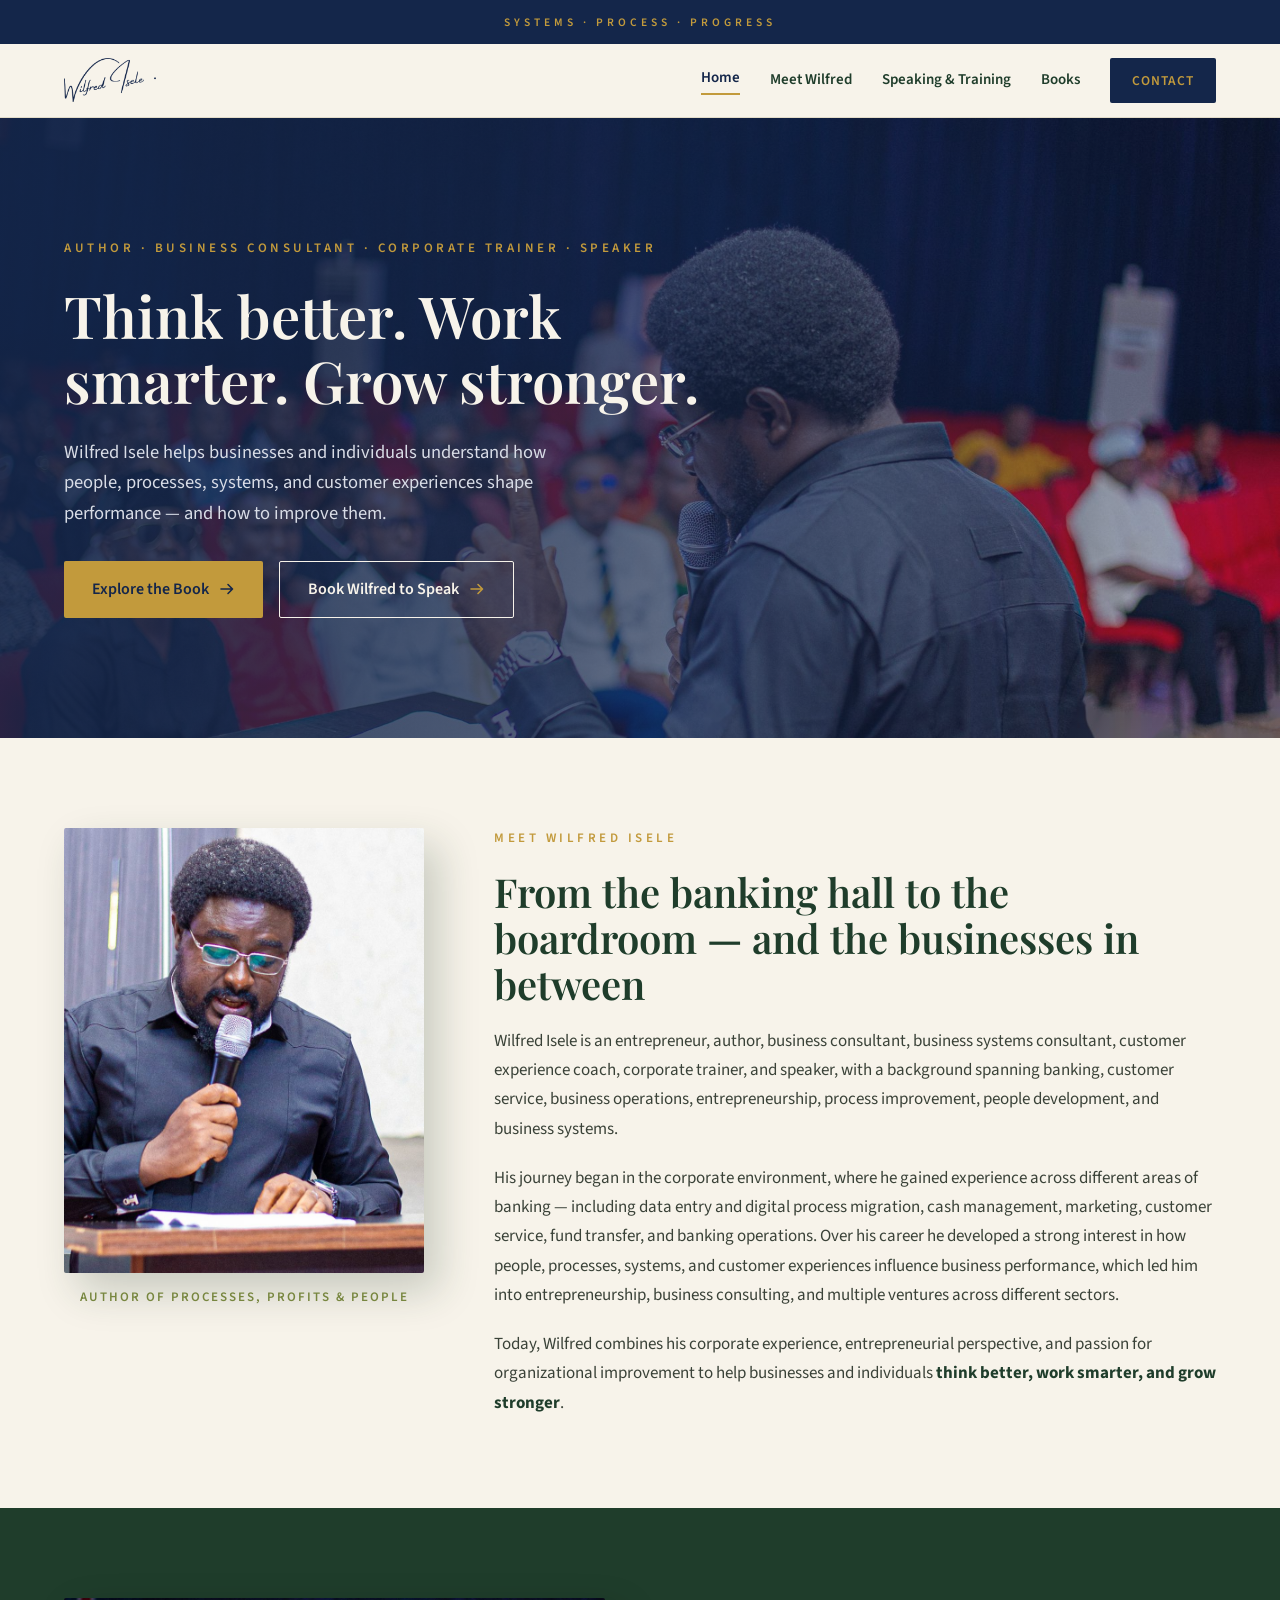
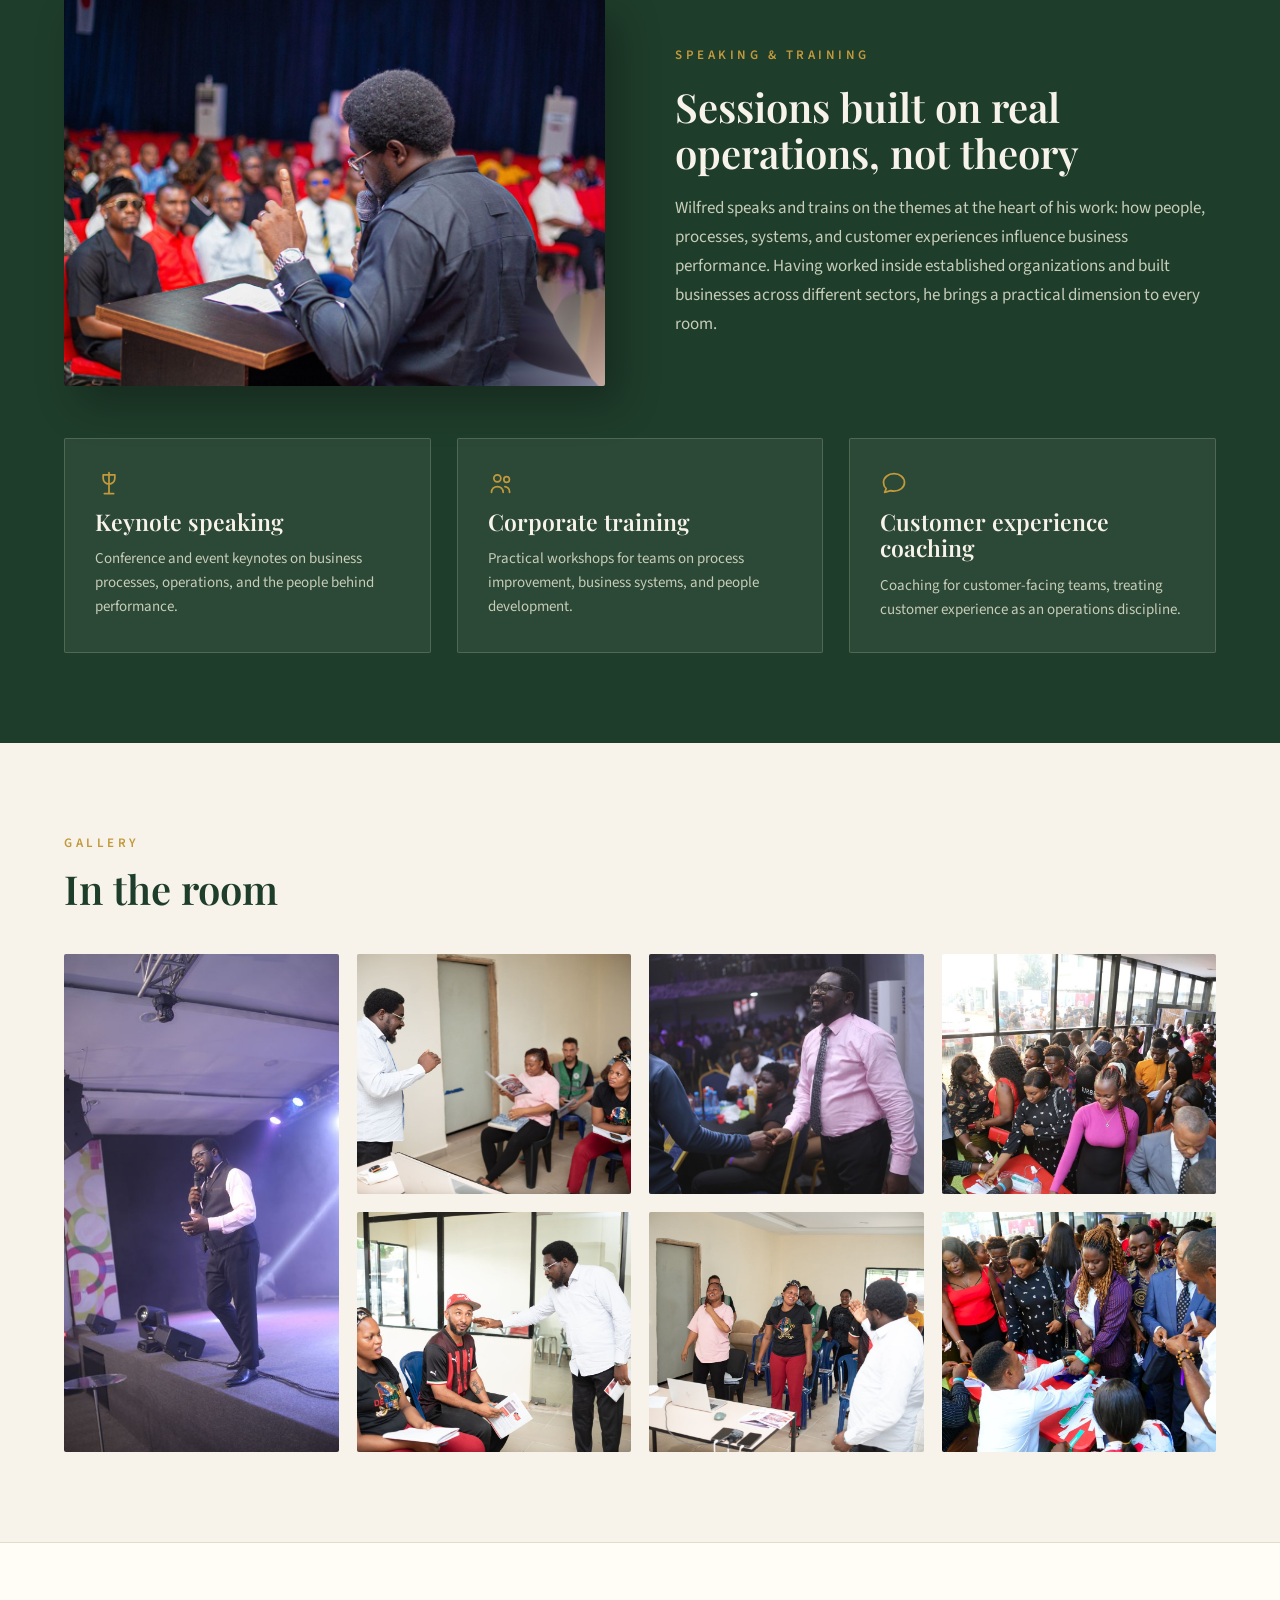
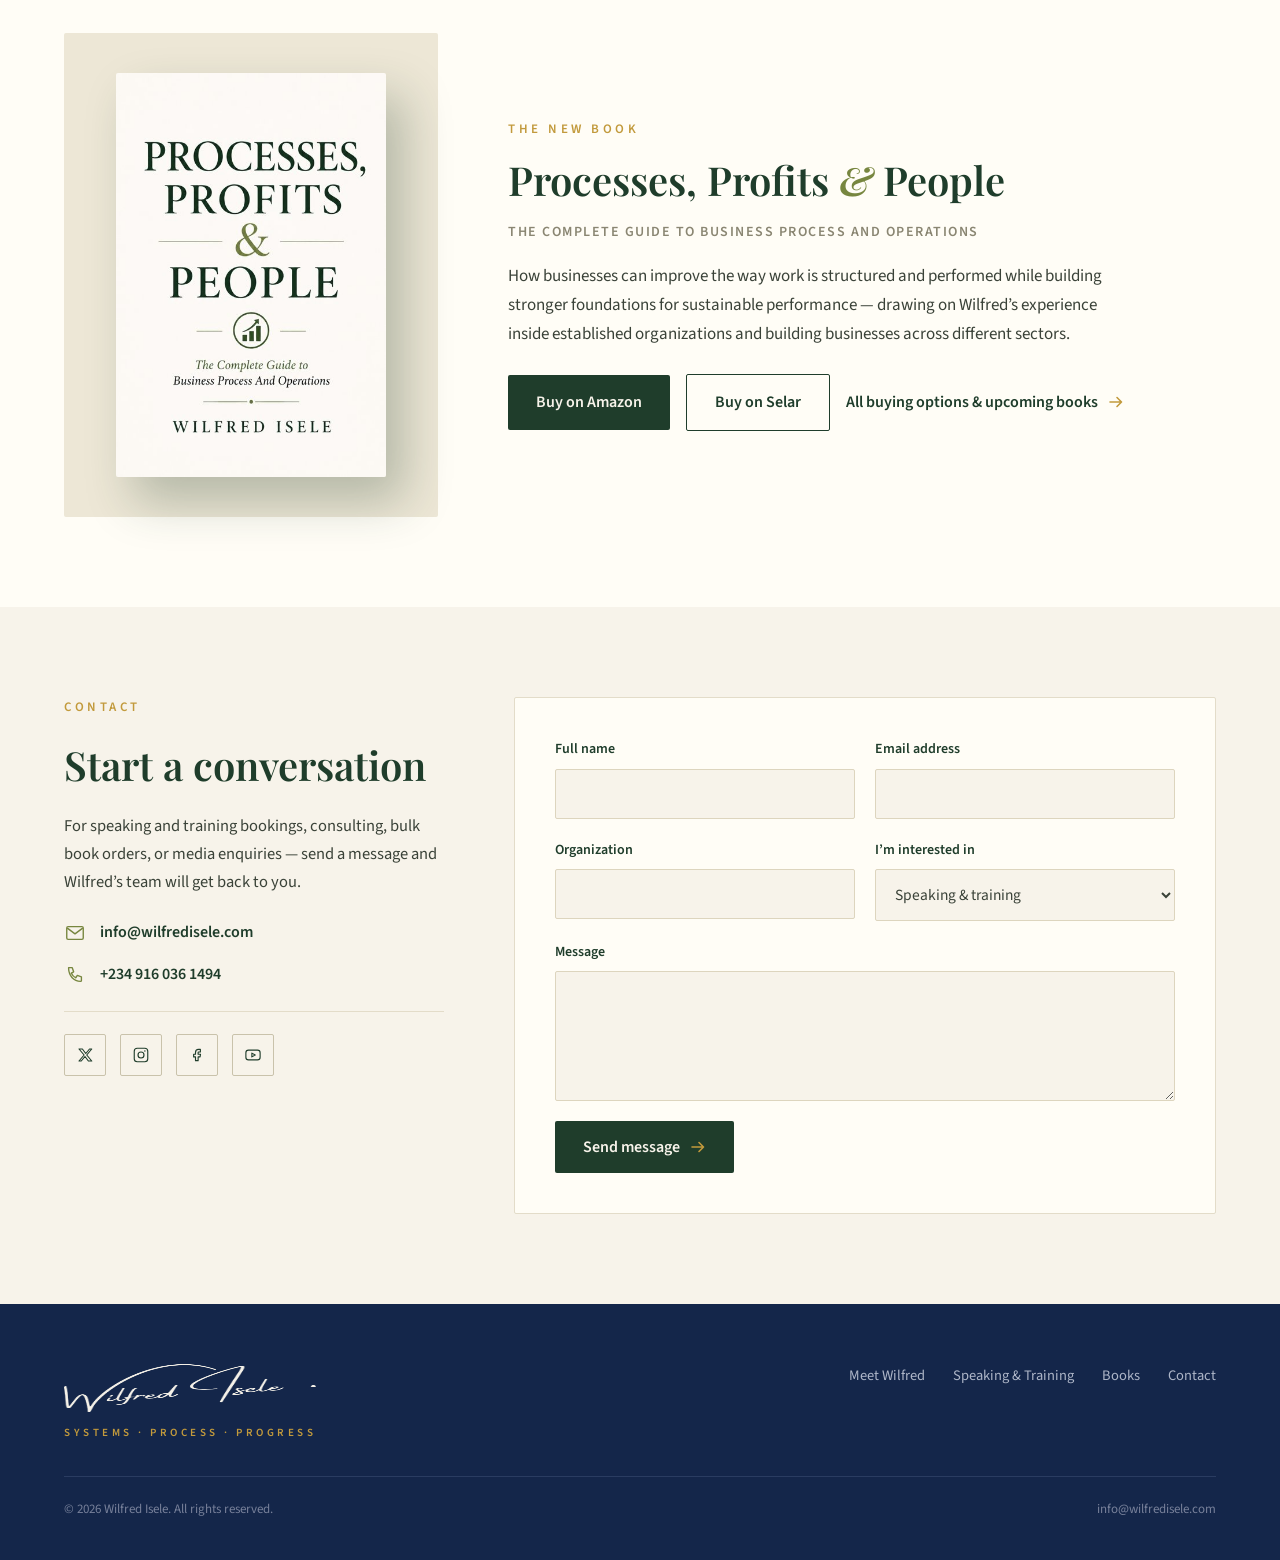
==== commit f98b8e92: "Add files via upload" ====
--- a/index.html
+++ b/index.html
@@ -155,9 +155,9 @@
           <h2>Start a conversation</h2>
           <p>For speaking and training bookings, consulting, bulk book orders, or media enquiries &mdash; send a message and Wilfred&rsquo;s team will get back to you.</p>
           <div class="contact__rows">
-            <a class="contact__row" href="mailto:info@wilfred.isele.com">
+            <a class="contact__row" href="mailto:info@wilfredisele.com">
               <svg width="22" height="22" viewBox="0 0 24 24" fill="none" aria-hidden="true"><rect x="3" y="5" width="18" height="14" rx="1.5" stroke="#77863F" stroke-width="1.5"/><path d="m4 7 8 6 8-6" stroke="#77863F" stroke-width="1.5" stroke-linecap="round" stroke-linejoin="round"/></svg>
-              <span>info@wilfred.isele.com</span>
+              <span>info@wilfredisele.com</span>
             </a>
             <a class="contact__row" href="tel:+2349160361494">
               <svg width="22" height="22" viewBox="0 0 24 24" fill="none" aria-hidden="true"><path d="M5 4h4l1.5 4.5L8 10c1 2.2 2.8 4 5 5l1.5-2.5L19 14v4c0 0.6-0.4 1-1 1C10.7 18.6 5.4 13.3 5 5c0-0.6 0.4-1 1-1Z" stroke="#77863F" stroke-width="1.5" stroke-linejoin="round"/></svg>
@@ -167,7 +167,7 @@
           <div class="socials">
             <a href="https://x.com/IseleWilfred" target="_blank" rel="noopener" aria-label="X (Twitter)"><svg width="18" height="18" viewBox="0 0 24 24" fill="none" aria-hidden="true"><path d="M4 4h4.5L13 10l5-6H21l-6.7 8L21 20h-4.5L12 14l-5 6H4l6.8-8L4 4Z" stroke="#1F3D2B" stroke-width="1.5" stroke-linejoin="round"/></svg></a>
             <a href="https://www.instagram.com/isele.wilfred" target="_blank" rel="noopener" aria-label="Instagram"><svg width="18" height="18" viewBox="0 0 24 24" fill="none" aria-hidden="true"><rect x="3" y="3" width="18" height="18" rx="4" stroke="#1F3D2B" stroke-width="1.5"/><circle cx="12" cy="12" r="4" stroke="#1F3D2B" stroke-width="1.5"/><circle cx="17.2" cy="6.8" r="1" fill="#1F3D2B"/></svg></a>
-            <a href="#" aria-label="Facebook"><svg width="18" height="18" viewBox="0 0 24 24" fill="none" aria-hidden="true"><path d="M14 8h2.5V4.5H14c-2.2 0-4 1.8-4 4V11H7.5v3.5H10v5h3.5v-5h2.6l0.6-3.5H13.5V8.7c0-0.4 0.3-0.7 0.5-0.7Z" stroke="#1F3D2B" stroke-width="1.5" stroke-linejoin="round"/></svg></a>
+            <a href="https://www.facebook.com/search/top?q=Wilfred%20Isele" target="_blank" rel="noopener" aria-label="Facebook"><svg width="18" height="18" viewBox="0 0 24 24" fill="none" aria-hidden="true"><path d="M14 8h2.5V4.5H14c-2.2 0-4 1.8-4 4V11H7.5v3.5H10v5h3.5v-5h2.6l0.6-3.5H13.5V8.7c0-0.4 0.3-0.7 0.5-0.7Z" stroke="#1F3D2B" stroke-width="1.5" stroke-linejoin="round"/></svg></a>
             <a href="https://www.youtube.com/@Isele.wilfred" target="_blank" rel="noopener" aria-label="YouTube"><svg width="18" height="18" viewBox="0 0 24 24" fill="none" aria-hidden="true"><rect x="2.5" y="5.5" width="19" height="13" rx="3.5" stroke="#1F3D2B" stroke-width="1.5"/><path d="M10.5 9.5v5l4.5-2.5-4.5-2.5Z" stroke="#1F3D2B" stroke-width="1.5" stroke-linejoin="round"/></svg></a>
           </div>
         </div>
@@ -227,7 +227,7 @@
       </div>
       <div class="site-footer__bottom">
         <span>&copy; 2026 Wilfred Isele. All rights reserved.</span>
-        <span><a href="mailto:info@wilfred.isele.com" style="color: #77809A">info@wilfred.isele.com</a></span>
+        <span><a href="mailto:info@wilfredisele.com" style="color: #77809A">info@wilfredisele.com</a></span>
       </div>
     </div>
   </footer>
